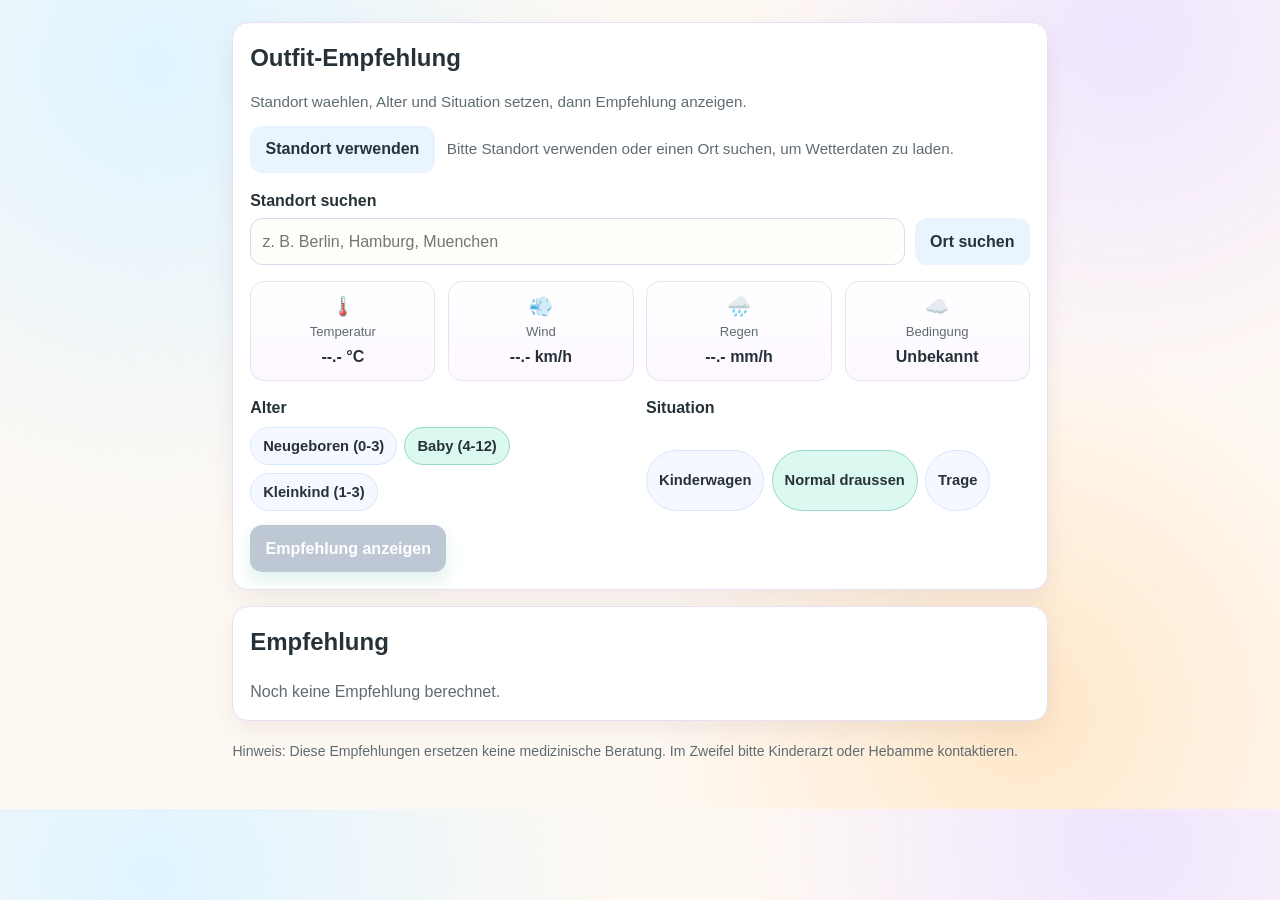
==== index.html @ 5e03c4aa "Überschrift" ====
<!doctype html>
<html lang="de">
  <head>
    <meta charset="UTF-8" />
    <meta name="viewport" content="width=device-width, initial-scale=1.0" />
    <title>BabyTools - BabyWetter</title>
    <meta
      name="description"
      content="BabyWetter hilft mit einer einfachen Outfit-Empfehlung für Babys basierend auf Wetter und Alter."
    />
    <link rel="stylesheet" href="style.css" />
  </head>
  <body>
    <main class="page">
      <section class="card" aria-labelledby="input-heading">
        <h2 id="input-heading">Outfit-Empfehlung</h2>
        <p class="section-intro">Standort waehlen, Alter und Situation setzen, dann Empfehlung anzeigen.</p>

        <div class="row">
          <button id="geoBtn" type="button">Standort verwenden</button>
          <p id="status" class="status" role="status" aria-live="polite"></p>
        </div>

        <div class="search-wrap">
          <label class="search-label" for="locationQuery">Standort suchen</label>
          <div class="search-controls">
            <input
              id="locationQuery"
              type="text"
              placeholder="z. B. Berlin, Hamburg, Muenchen"
              autocomplete="off"
            />
            <button id="searchBtn" type="button">Ort suchen</button>
          </div>
          <div id="resultsLabel" class="hidden">
            <p class="results-title">Treffer</p>
            <div id="locationResults" class="result-buttons" role="listbox"></div>
          </div>
        </div>

        <form id="weatherForm" novalidate>
          <div class="weather-view" aria-live="polite">
            <div class="weather-card">
              <p class="weather-symbol" aria-hidden="true">🌡️</p>
              <p class="weather-label">Temperatur</p>
              <p id="tempValue" class="weather-value">--.- °C</p>
            </div>
            <div class="weather-card">
              <p class="weather-symbol" aria-hidden="true">💨</p>
              <p class="weather-label">Wind</p>
              <p id="windValue" class="weather-value">--.- km/h</p>
            </div>
            <div class="weather-card">
              <p class="weather-symbol" aria-hidden="true">🌧️</p>
              <p class="weather-label">Regen</p>
              <p id="rainValue" class="weather-value">--.- mm/h</p>
            </div>
            <div class="weather-card">
              <p id="conditionSymbol" class="weather-symbol" aria-hidden="true">☁️</p>
              <p class="weather-label">Bedingung</p>
              <p id="conditionValue" class="weather-value">Unbekannt</p>
            </div>
          </div>

          <div class="grid">

            <div class="choice-block">
              <p class="choice-title">Alter</p>
              <div class="choice-group" role="radiogroup" aria-label="Alter">
                <button type="button" class="choice-btn" data-target="age" data-value="newborn" aria-pressed="false">Neugeboren (0-3)</button>
                <button type="button" class="choice-btn is-active" data-target="age" data-value="baby" aria-pressed="true">Baby (4-12)</button>
                <button type="button" class="choice-btn" data-target="age" data-value="toddler" aria-pressed="false">Kleinkind (1-3)</button>
              </div>
              <input id="age" type="hidden" value="baby" />
            </div>

            <div class="choice-block">
              <p class="choice-title">Situation</p>
              <div class="choice-group" role="radiogroup" aria-label="Situation">
                <button type="button" class="choice-btn" data-target="situation" data-value="stroller" aria-pressed="false">Kinderwagen</button>
                <button type="button" class="choice-btn is-active" data-target="situation" data-value="active" aria-pressed="true">Normal draussen</button>
                <button type="button" class="choice-btn" data-target="situation" data-value="carrier" aria-pressed="false">Trage</button>
              </div>
              <input id="situation" type="hidden" value="active" />
            </div>
          </div>

          <button id="recommendBtn" class="primary" type="submit" disabled>
            Empfehlung anzeigen
          </button>
        </form>
      </section>

      <section class="card" aria-labelledby="result-heading">
        <h2 id="result-heading">Empfehlung</h2>

        <div id="emptyState" class="empty">Noch keine Empfehlung berechnet.</div>

        <div id="result" class="hidden">
          <div class="metric-cards">
            <article class="metric-card">
              <p class="metric-icon" aria-hidden="true">🌡️</p>
              <p class="metric-label">Temperatur</p>
              <p class="metric-value"><span id="outTemp"></span> °C</p>
            </article>
            <article class="metric-card">
              <p class="metric-icon" aria-hidden="true">🍃</p>
              <p class="metric-label">Gefuehlt</p>
              <p class="metric-value"><span id="outFeels"></span> °C</p>
            </article>
            <article class="metric-card">
              <p id="riskIcon" class="metric-icon" aria-hidden="true">✅</p>
              <p class="metric-label">Risiko</p>
              <p class="metric-value"><span id="riskBadge" class="badge"></span></p>
            </article>
          </div>

          <p id="topRecommendation" class="top-reco"></p>

          <h3>Draußen (unterwegs)</h3>
          <ol id="outfitList" class="layer-list"></ol>

          <h3>Hinweise</h3>
          <div id="tipsList" class="tips-chips"></div>
        </div>
      </section>

      <footer class="disclaimer">
        Hinweis: Diese Empfehlungen ersetzen keine medizinische Beratung. Im Zweifel
        bitte Kinderarzt oder Hebamme kontaktieren.
      </footer>
    </main>

    <script src="app.js"></script>
  </body>
</html>
---- style.css ----
:root {
  color-scheme: light;
  --bg: #fff9f3;
  --surface: #ffffff;
  --text: #263238;
  --muted: #5f6b73;
  --primary: #39bfa7;
  --primary-hover: #2ea892;
  --border: #e9dff4;
  --danger: #4a90e2;
  --warn: #ff7a59;
  --ok: #4caf50;
  --radius: 16px;
  --blue-soft: #dff4ff;
  --mint-soft: #dbf8f1;
  --apricot-soft: #ffe7c8;
  --lavender-soft: #efe5ff;
}

* {
  box-sizing: border-box;
}

body {
  margin: 0;
  font-family: "Trebuchet MS", "Segoe UI", Tahoma, Geneva, Verdana, sans-serif;
  background:
    radial-gradient(circle at 12% 8%, var(--blue-soft) 0, transparent 35%),
    radial-gradient(circle at 88% 4%, var(--lavender-soft) 0, transparent 28%),
    radial-gradient(circle at 80% 88%, var(--apricot-soft) 0, transparent 30%),
    var(--bg);
  color: var(--text);
  line-height: 1.5;
}

.page {
  width: min(860px, 100%);
  margin: 0 auto;
  padding: 0.5rem 0.8rem 1rem;
}

h1 {
  font-size: clamp(1.4rem, 4vw, 2rem);
  margin: 0.35rem 0;
}

.card {
  background: var(--surface);
  border: 1px solid var(--border);
  border-radius: var(--radius);
  padding: 1.05rem;
  margin: 0 0 1rem;
  box-shadow: 0 10px 24px rgba(68, 53, 95, 0.08);
}

h2,
h3 {
  margin-top: 0;
}

.section-intro {
  margin: -0.35rem 0 0.8rem;
  color: var(--muted);
  font-size: 0.95rem;
}

.row {
  display: flex;
  flex-wrap: wrap;
  align-items: center;
  gap: 0.75rem;
  margin-bottom: 1rem;
}

.status {
  margin: 0;
  color: var(--muted);
  font-size: 0.95rem;
}

.search-wrap {
  margin: 0 0 1rem;
}

.search-label {
  display: block;
  margin: 0 0 0.35rem;
  font-weight: 600;
}

.search-controls {
  display: grid;
  grid-template-columns: 1fr auto;
  gap: 0.6rem;
}

.search-controls button {
  white-space: nowrap;
}

#resultsLabel {
  margin-top: 0.65rem;
}

.results-title {
  margin: 0 0 0.35rem;
  font-weight: 600;
}

.result-buttons {
  display: flex;
  flex-wrap: wrap;
  gap: 0.45rem;
}

.result-btn {
  border: 1px solid #d7e6ff;
  background: #f3f8ff;
  border-radius: 999px;
  padding: 0.35rem 0.7rem;
  font-size: 0.9rem;
}

.result-btn.is-active {
  background: #d8f5ee;
  border-color: #9fddcf;
}

.weather-view {
  display: grid;
  grid-template-columns: repeat(2, minmax(0, 1fr));
  gap: 0.65rem;
  margin-bottom: 0.9rem;
}

.weather-card {
  border: 1px solid #e8e2f4;
  border-radius: 14px;
  background: linear-gradient(180deg, #ffffff, #fdf8ff);
  padding: 0.7rem 0.6rem;
  text-align: center;
}

.weather-symbol,
.weather-label,
.weather-value {
  margin: 0;
}

.weather-symbol {
  font-size: 1.2rem;
}

.weather-label {
  color: var(--muted);
  font-size: 0.82rem;
}

.weather-value {
  margin-top: 0.2rem;
  font-weight: 700;
}

.grid {
  display: grid;
  grid-template-columns: 1fr;
  gap: 0.75rem;
}

.choice-block {
  display: grid;
  gap: 0.45rem;
}

.choice-title {
  margin: 0;
  font-weight: 600;
}

.choice-group {
  display: flex;
  flex-wrap: wrap;
  gap: 0.45rem;
}

.choice-btn {
  border: 1px solid #d7e6ff;
  background: #f5f9ff;
  border-radius: 999px;
  padding: 0.45rem 0.75rem;
  font-size: 0.92rem;
}

.choice-btn.is-active {
  background: var(--mint-soft);
  border-color: #96d9ca;
}

input,
select,
button {
  font: inherit;
}

input,
select {
  width: 100%;
  padding: 0.65rem 0.7rem;
  border: 1px solid #dfd7eb;
  border-radius: 12px;
  background: #fffdfa;
  color: var(--text);
}

input:focus,
select:focus,
button:focus {
  outline: 2px solid #9de7db;
  outline-offset: 2px;
}

button {
  border: 1px solid transparent;
  border-radius: 12px;
  padding: 0.65rem 0.9rem;
  cursor: pointer;
  background: #eaf4ff;
  color: var(--text);
  font-weight: 600;
}

button:hover {
  background: #d8ebff;
}

button.primary {
  background: var(--primary);
  color: #fff;
  margin-top: 0.9rem;
  box-shadow: 0 8px 16px rgba(57, 191, 167, 0.28);
}

button.primary:hover {
  background: var(--primary-hover);
}

button:disabled {
  cursor: not-allowed;
  opacity: 0.6;
}

button.primary:disabled,
button.primary:disabled:hover {
  background: #94a3b8;
}

.metric-cards {
  display: grid;
  grid-template-columns: repeat(2, minmax(0, 1fr));
  gap: 0.65rem;
  margin-bottom: 0.8rem;
}

.metric-card {
  border: 1px solid #e7deef;
  border-radius: 14px;
  padding: 0.65rem 0.55rem;
  background: linear-gradient(180deg, #ffffff, #fdf9ff);
  text-align: center;
}

.metric-icon,
.metric-label,
.metric-value {
  margin: 0;
}

.metric-icon {
  font-size: 1.05rem;
}

.metric-label {
  color: var(--muted);
  font-size: 0.82rem;
}

.metric-value {
  margin-top: 0.15rem;
  font-weight: 700;
}

.top-reco {
  margin: 0.2rem 0 1rem;
  border: 1px solid #bce8da;
  background: #ecfbf5;
  color: #206e61;
  border-radius: 12px;
  padding: 0.55rem 0.7rem;
  font-weight: 600;
}

.badge {
  display: inline-block;
  padding: 0.2rem 0.55rem;
  border-radius: 999px;
  border: 1px solid currentColor;
  font-weight: 700;
  font-size: 0.85rem;
}

.badge.cold {
  color: var(--danger);
  background: #e7f2ff;
}

.badge.normal {
  color: var(--ok);
  background: #eaf8ea;
}

.badge.hot {
  color: var(--warn);
  background: #ffe9e2;
}

ul {
  margin: 0.4rem 0 1rem 1.1rem;
  padding: 0;
}

.layer-list {
  margin: 0.5rem 0 1rem;
  padding: 0;
  list-style: none;
  display: grid;
  gap: 0.45rem;
}

.layer-item {
  display: grid;
  grid-template-columns: auto 1fr;
  gap: 0.55rem;
  align-items: start;
  border: 1px solid #e8e1f0;
  border-radius: 12px;
  background: #fffdfb;
  padding: 0.48rem 0.6rem;
}

.layer-step {
  width: 1.4rem;
  height: 1.4rem;
  border-radius: 999px;
  background: #d8f5ee;
  color: #1f7b69;
  display: inline-flex;
  align-items: center;
  justify-content: center;
  font-size: 0.78rem;
  font-weight: 700;
  margin-top: 0.08rem;
}

.layer-text {
  margin: 0;
}

.tips-chips {
  display: flex;
  flex-wrap: wrap;
  gap: 0.45rem;
  margin-top: 0.35rem;
}

.tip-chip {
  border: 1px solid #d8e7ff;
  background: #f2f8ff;
  border-radius: 999px;
  padding: 0.34rem 0.62rem;
  font-size: 0.88rem;
}

.empty {
  color: var(--muted);
}

.hidden {
  display: none;
}

.disclaimer {
  font-size: 0.88rem;
  color: var(--muted);
  padding: 0.25rem 0 1.5rem;
}

@media (min-width: 720px) {
  .page {
    padding: 1.4rem;
  }

  .metric-cards {
    grid-template-columns: repeat(3, minmax(0, 1fr));
  }

  .weather-view {
    grid-template-columns: repeat(4, minmax(0, 1fr));
    gap: 0.8rem;
  }

  .grid {
    grid-template-columns: repeat(2, minmax(0, 1fr));
  }
}
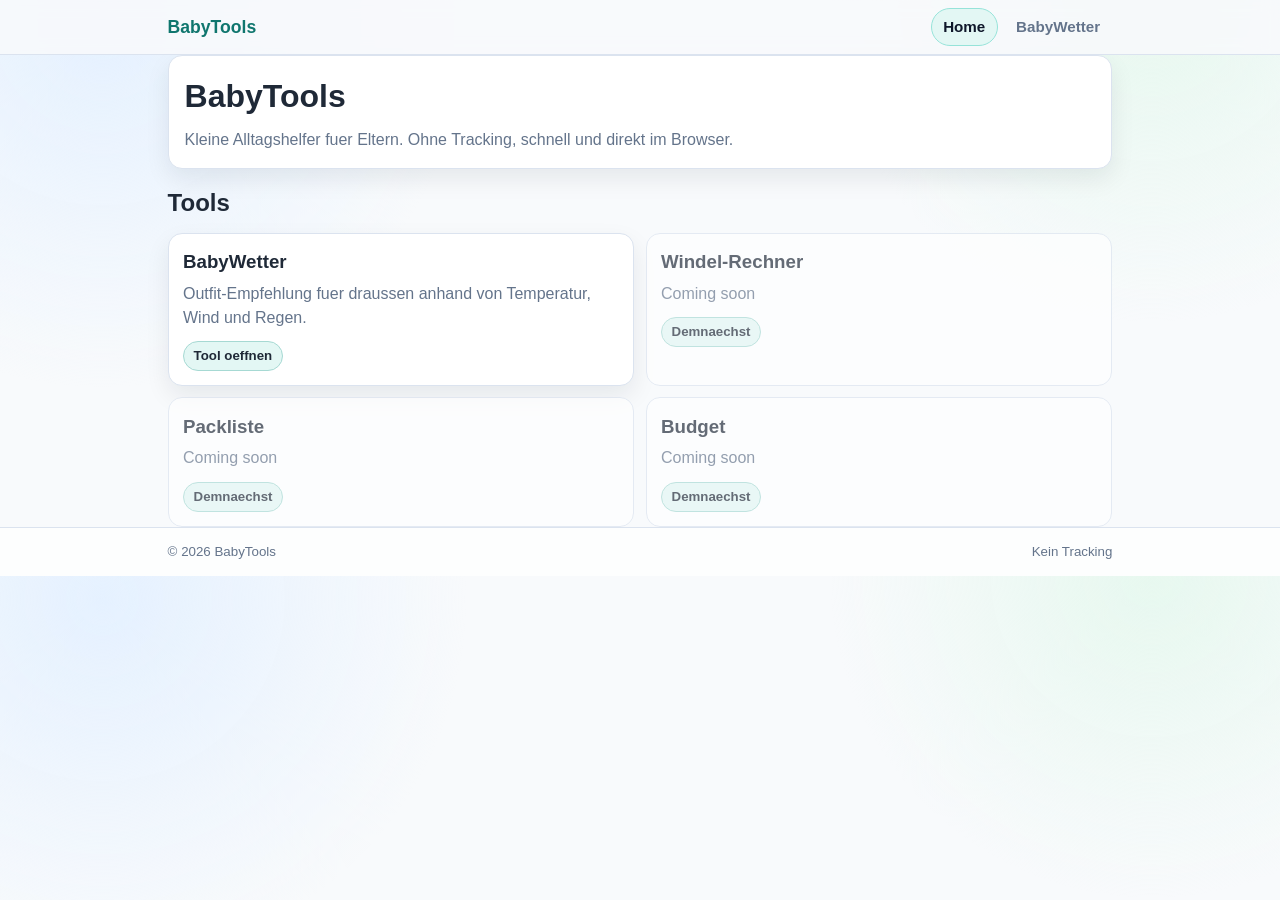
==== commit 50a73721: "Altes Design in Multipage" ====
--- a/index.html
+++ b/index.html
@@ -3,134 +3,69 @@
   <head>
     <meta charset="UTF-8" />
     <meta name="viewport" content="width=device-width, initial-scale=1.0" />
-    <title>BabyTools - BabyWetter</title>
+    <title>BabyTools</title>
     <meta
       name="description"
-      content="BabyWetter hilft mit einer einfachen Outfit-Empfehlung für Babys basierend auf Wetter und Alter."
+      content="BabyTools bietet einfache Helfer fuer Familien. Starte mit BabyWetter fuer eine schnelle Outfit-Empfehlung."
     />
-    <link rel="stylesheet" href="style.css" />
+    <link rel="stylesheet" href="./assets/css/main.css" />
   </head>
   <body>
-    <main class="page">
-      <section class="card" aria-labelledby="input-heading">
-        <h2 id="input-heading">Outfit-Empfehlung</h2>
-        <p class="section-intro">Standort waehlen, Alter und Situation setzen, dann Empfehlung anzeigen.</p>
+    <header class="site-header">
+      <div class="container nav-wrap">
+        <a class="brand" href="./index.html">BabyTools</a>
+        <nav class="site-nav" aria-label="Hauptnavigation">
+          <a data-nav="home" href="./index.html">Home</a>
+          <a data-nav="babywetter" href="./tools/babywetter/">BabyWetter</a>
+        </nav>
+      </div>
+    </header>
 
-        <div class="row">
-          <button id="geoBtn" type="button">Standort verwenden</button>
-          <p id="status" class="status" role="status" aria-live="polite"></p>
-        </div>
-
-        <div class="search-wrap">
-          <label class="search-label" for="locationQuery">Standort suchen</label>
-          <div class="search-controls">
-            <input
-              id="locationQuery"
-              type="text"
-              placeholder="z. B. Berlin, Hamburg, Muenchen"
-              autocomplete="off"
-            />
-            <button id="searchBtn" type="button">Ort suchen</button>
-          </div>
-          <div id="resultsLabel" class="hidden">
-            <p class="results-title">Treffer</p>
-            <div id="locationResults" class="result-buttons" role="listbox"></div>
-          </div>
-        </div>
-
-        <form id="weatherForm" novalidate>
-          <div class="weather-view" aria-live="polite">
-            <div class="weather-card">
-              <p class="weather-symbol" aria-hidden="true">🌡️</p>
-              <p class="weather-label">Temperatur</p>
-              <p id="tempValue" class="weather-value">--.- °C</p>
-            </div>
-            <div class="weather-card">
-              <p class="weather-symbol" aria-hidden="true">💨</p>
-              <p class="weather-label">Wind</p>
-              <p id="windValue" class="weather-value">--.- km/h</p>
-            </div>
-            <div class="weather-card">
-              <p class="weather-symbol" aria-hidden="true">🌧️</p>
-              <p class="weather-label">Regen</p>
-              <p id="rainValue" class="weather-value">--.- mm/h</p>
-            </div>
-            <div class="weather-card">
-              <p id="conditionSymbol" class="weather-symbol" aria-hidden="true">☁️</p>
-              <p class="weather-label">Bedingung</p>
-              <p id="conditionValue" class="weather-value">Unbekannt</p>
-            </div>
-          </div>
-
-          <div class="grid">
-
-            <div class="choice-block">
-              <p class="choice-title">Alter</p>
-              <div class="choice-group" role="radiogroup" aria-label="Alter">
-                <button type="button" class="choice-btn" data-target="age" data-value="newborn" aria-pressed="false">Neugeboren (0-3)</button>
-                <button type="button" class="choice-btn is-active" data-target="age" data-value="baby" aria-pressed="true">Baby (4-12)</button>
-                <button type="button" class="choice-btn" data-target="age" data-value="toddler" aria-pressed="false">Kleinkind (1-3)</button>
-              </div>
-              <input id="age" type="hidden" value="baby" />
-            </div>
-
-            <div class="choice-block">
-              <p class="choice-title">Situation</p>
-              <div class="choice-group" role="radiogroup" aria-label="Situation">
-                <button type="button" class="choice-btn" data-target="situation" data-value="stroller" aria-pressed="false">Kinderwagen</button>
-                <button type="button" class="choice-btn is-active" data-target="situation" data-value="active" aria-pressed="true">Normal draussen</button>
-                <button type="button" class="choice-btn" data-target="situation" data-value="carrier" aria-pressed="false">Trage</button>
-              </div>
-              <input id="situation" type="hidden" value="active" />
-            </div>
-          </div>
-
-          <button id="recommendBtn" class="primary" type="submit" disabled>
-            Empfehlung anzeigen
-          </button>
-        </form>
+    <main class="container stack-lg">
+      <section class="hero card">
+        <h1>BabyTools</h1>
+        <p>
+          Kleine Alltagshelfer fuer Eltern. Ohne Tracking, schnell und direkt im Browser.
+        </p>
       </section>
 
-      <section class="card" aria-labelledby="result-heading">
-        <h2 id="result-heading">Empfehlung</h2>
+      <section aria-labelledby="tools-heading" class="stack-md">
+        <h2 id="tools-heading">Tools</h2>
+        <div class="tool-grid">
+          <a class="tool-card" href="./tools/babywetter/">
+            <h3>BabyWetter</h3>
+            <p>Outfit-Empfehlung fuer draussen anhand von Temperatur, Wind und Regen.</p>
+            <span class="tool-cta">Tool oeffnen</span>
+          </a>
 
-        <div id="emptyState" class="empty">Noch keine Empfehlung berechnet.</div>
+          <article class="tool-card is-disabled" aria-disabled="true">
+            <h3>Windel-Rechner</h3>
+            <p>Coming soon</p>
+            <span class="tool-cta">Demnaechst</span>
+          </article>
 
-        <div id="result" class="hidden">
-          <div class="metric-cards">
-            <article class="metric-card">
-              <p class="metric-icon" aria-hidden="true">🌡️</p>
-              <p class="metric-label">Temperatur</p>
-              <p class="metric-value"><span id="outTemp"></span> °C</p>
-            </article>
-            <article class="metric-card">
-              <p class="metric-icon" aria-hidden="true">🍃</p>
-              <p class="metric-label">Gefuehlt</p>
-              <p class="metric-value"><span id="outFeels"></span> °C</p>
-            </article>
-            <article class="metric-card">
-              <p id="riskIcon" class="metric-icon" aria-hidden="true">✅</p>
-              <p class="metric-label">Risiko</p>
-              <p class="metric-value"><span id="riskBadge" class="badge"></span></p>
-            </article>
-          </div>
+          <article class="tool-card is-disabled" aria-disabled="true">
+            <h3>Packliste</h3>
+            <p>Coming soon</p>
+            <span class="tool-cta">Demnaechst</span>
+          </article>
 
-          <p id="topRecommendation" class="top-reco"></p>
-
-          <h3>Draußen (unterwegs)</h3>
-          <ol id="outfitList" class="layer-list"></ol>
-
-          <h3>Hinweise</h3>
-          <div id="tipsList" class="tips-chips"></div>
+          <article class="tool-card is-disabled" aria-disabled="true">
+            <h3>Budget</h3>
+            <p>Coming soon</p>
+            <span class="tool-cta">Demnaechst</span>
+          </article>
         </div>
       </section>
-
-      <footer class="disclaimer">
-        Hinweis: Diese Empfehlungen ersetzen keine medizinische Beratung. Im Zweifel
-        bitte Kinderarzt oder Hebamme kontaktieren.
-      </footer>
     </main>
 
-    <script src="app.js"></script>
+    <footer class="site-footer">
+      <div class="container footer-line">
+        <small>&copy; <span class="js-year"></span> BabyTools</small>
+        <small>Kein Tracking</small>
+      </div>
+    </footer>
+
+    <script src="./assets/js/main.js"></script>
   </body>
 </html>
--- a/assets/css/main.css
+++ b/assets/css/main.css
@@ -0,0 +1,353 @@
+:root {
+  --bg: #f8fafc;
+  --surface: #ffffff;
+  --text: #1f2937;
+  --muted: #64748b;
+  --border: #dbe3ef;
+  --brand: #0f766e;
+  --brand-soft: #e3f7f4;
+  --danger: #b91c1c;
+  --ok: #15803d;
+  --warn: #c2410c;
+  --radius: 14px;
+  --shadow: 0 10px 24px rgba(15, 23, 42, 0.08);
+}
+
+* {
+  box-sizing: border-box;
+}
+
+body {
+  margin: 0;
+  font-family: "Trebuchet MS", "Segoe UI", Tahoma, sans-serif;
+  background:
+    radial-gradient(circle at 8% 4%, #e5f1ff 0, transparent 28%),
+    radial-gradient(circle at 90% 0%, #e7f8ef 0, transparent 25%),
+    var(--bg);
+  color: var(--text);
+  line-height: 1.5;
+}
+
+a {
+  color: inherit;
+  text-decoration: none;
+}
+
+.container {
+  width: min(980px, 100%);
+  margin: 0 auto;
+  padding: 0 0.85rem;
+}
+
+.stack-lg > * + * {
+  margin-top: 1rem;
+}
+
+.stack-md > * + * {
+  margin-top: 0.75rem;
+}
+
+.site-header {
+  position: sticky;
+  top: 0;
+  z-index: 5;
+  backdrop-filter: blur(8px);
+  background: rgba(248, 250, 252, 0.85);
+  border-bottom: 1px solid var(--border);
+}
+
+.nav-wrap {
+  display: flex;
+  align-items: center;
+  justify-content: space-between;
+  gap: 0.6rem;
+  min-height: 3.4rem;
+}
+
+.brand {
+  font-size: 1.1rem;
+  font-weight: 700;
+  color: var(--brand);
+}
+
+.site-nav {
+  display: flex;
+  align-items: center;
+  gap: 0.4rem;
+}
+
+.site-nav a {
+  padding: 0.42rem 0.7rem;
+  border-radius: 999px;
+  border: 1px solid transparent;
+  color: var(--muted);
+  font-weight: 600;
+  font-size: 0.95rem;
+}
+
+.site-nav a.is-active {
+  color: #0f172a;
+  background: var(--brand-soft);
+  border-color: #96e3d9;
+}
+
+main {
+  padding: 0.85rem 0 1.25rem;
+}
+
+.card {
+  background: var(--surface);
+  border: 1px solid var(--border);
+  border-radius: var(--radius);
+  box-shadow: var(--shadow);
+  padding: 1rem;
+}
+
+.hero h1 {
+  margin: 0;
+  font-size: clamp(1.3rem, 4vw, 2rem);
+}
+
+.hero p {
+  margin: 0.45rem 0 0;
+  color: var(--muted);
+}
+
+h2,
+h3 {
+  margin: 0;
+}
+
+.tool-grid {
+  display: grid;
+  grid-template-columns: 1fr;
+  gap: 0.7rem;
+}
+
+.tool-card {
+  display: block;
+  background: var(--surface);
+  border: 1px solid var(--border);
+  border-radius: var(--radius);
+  box-shadow: var(--shadow);
+  padding: 0.9rem;
+}
+
+.tool-card h3 {
+  margin: 0;
+}
+
+.tool-card p {
+  margin: 0.35rem 0 0.7rem;
+  color: var(--muted);
+}
+
+.tool-cta {
+  display: inline-block;
+  padding: 0.25rem 0.6rem;
+  border-radius: 999px;
+  border: 1px solid #a6d9d3;
+  background: var(--brand-soft);
+  font-size: 0.83rem;
+  font-weight: 700;
+}
+
+.tool-card.is-disabled {
+  opacity: 0.68;
+  box-shadow: none;
+}
+
+.site-footer {
+  border-top: 1px solid var(--border);
+  background: rgba(255, 255, 255, 0.75);
+}
+
+.footer-line {
+  min-height: 3rem;
+  display: flex;
+  align-items: center;
+  justify-content: space-between;
+  gap: 0.5rem;
+  color: var(--muted);
+}
+
+.form-grid {
+  display: grid;
+  gap: 0.7rem;
+  grid-template-columns: 1fr;
+}
+
+.field {
+  display: grid;
+  gap: 0.35rem;
+}
+
+label {
+  font-weight: 600;
+  font-size: 0.95rem;
+}
+
+input,
+select,
+button {
+  font: inherit;
+}
+
+input,
+select {
+  width: 100%;
+  border: 1px solid #cdd8e6;
+  border-radius: 12px;
+  background: #fff;
+  padding: 0.62rem 0.72rem;
+  color: inherit;
+}
+
+button {
+  border: 1px solid transparent;
+  border-radius: 12px;
+  padding: 0.62rem 0.82rem;
+  font-weight: 700;
+  cursor: pointer;
+  background: #e7eef9;
+  color: #0f172a;
+}
+
+button:hover {
+  background: #d6e5f7;
+}
+
+button:focus,
+input:focus,
+select:focus,
+a:focus {
+  outline: 2px solid #7dd3fc;
+  outline-offset: 2px;
+}
+
+.btn-primary {
+  background: #0f766e;
+  color: #fff;
+}
+
+.btn-primary:hover {
+  background: #0b5f5a;
+}
+
+.btn-row {
+  display: flex;
+  flex-wrap: wrap;
+  gap: 0.45rem;
+}
+
+.status {
+  margin: 0.55rem 0 0;
+  color: var(--muted);
+  font-size: 0.95rem;
+}
+
+.status.is-error {
+  color: var(--danger);
+}
+
+.metrics {
+  display: grid;
+  grid-template-columns: repeat(2, minmax(0, 1fr));
+  gap: 0.6rem;
+}
+
+.metric {
+  border: 1px solid var(--border);
+  border-radius: 12px;
+  background: #fbfdff;
+  padding: 0.55rem;
+}
+
+.metric .label {
+  font-size: 0.85rem;
+  color: var(--muted);
+}
+
+.metric .value {
+  margin: 0.12rem 0 0;
+  font-weight: 700;
+}
+
+.badge {
+  display: inline-block;
+  border: 1px solid currentColor;
+  border-radius: 999px;
+  font-size: 0.82rem;
+  padding: 0.18rem 0.5rem;
+  font-weight: 700;
+}
+
+.badge.cold {
+  color: var(--danger);
+  background: #fdecec;
+}
+
+.badge.normal {
+  color: var(--ok);
+  background: #e8f9ee;
+}
+
+.badge.hot {
+  color: var(--warn);
+  background: #fff2e8;
+}
+
+.result-list {
+  list-style: none;
+  margin: 0.5rem 0 0;
+  padding: 0;
+  display: grid;
+  gap: 0.42rem;
+}
+
+.result-list li {
+  border: 1px solid var(--border);
+  border-radius: 12px;
+  background: #fff;
+  padding: 0.45rem 0.6rem;
+}
+
+.chips {
+  display: flex;
+  flex-wrap: wrap;
+  gap: 0.42rem;
+  margin-top: 0.45rem;
+}
+
+.chip {
+  display: inline-block;
+  border: 1px solid #cfe0f5;
+  border-radius: 999px;
+  background: #eef5ff;
+  padding: 0.25rem 0.55rem;
+  font-size: 0.85rem;
+}
+
+.disclaimer {
+  color: var(--muted);
+  font-size: 0.88rem;
+  margin: 0.7rem 0 0;
+}
+
+@media (min-width: 760px) {
+  .container {
+    padding: 0 1.1rem;
+  }
+
+  .tool-grid {
+    grid-template-columns: repeat(2, minmax(0, 1fr));
+  }
+
+  .form-grid {
+    grid-template-columns: repeat(2, minmax(0, 1fr));
+  }
+
+  .metrics {
+    grid-template-columns: repeat(3, minmax(0, 1fr));
+  }
+}
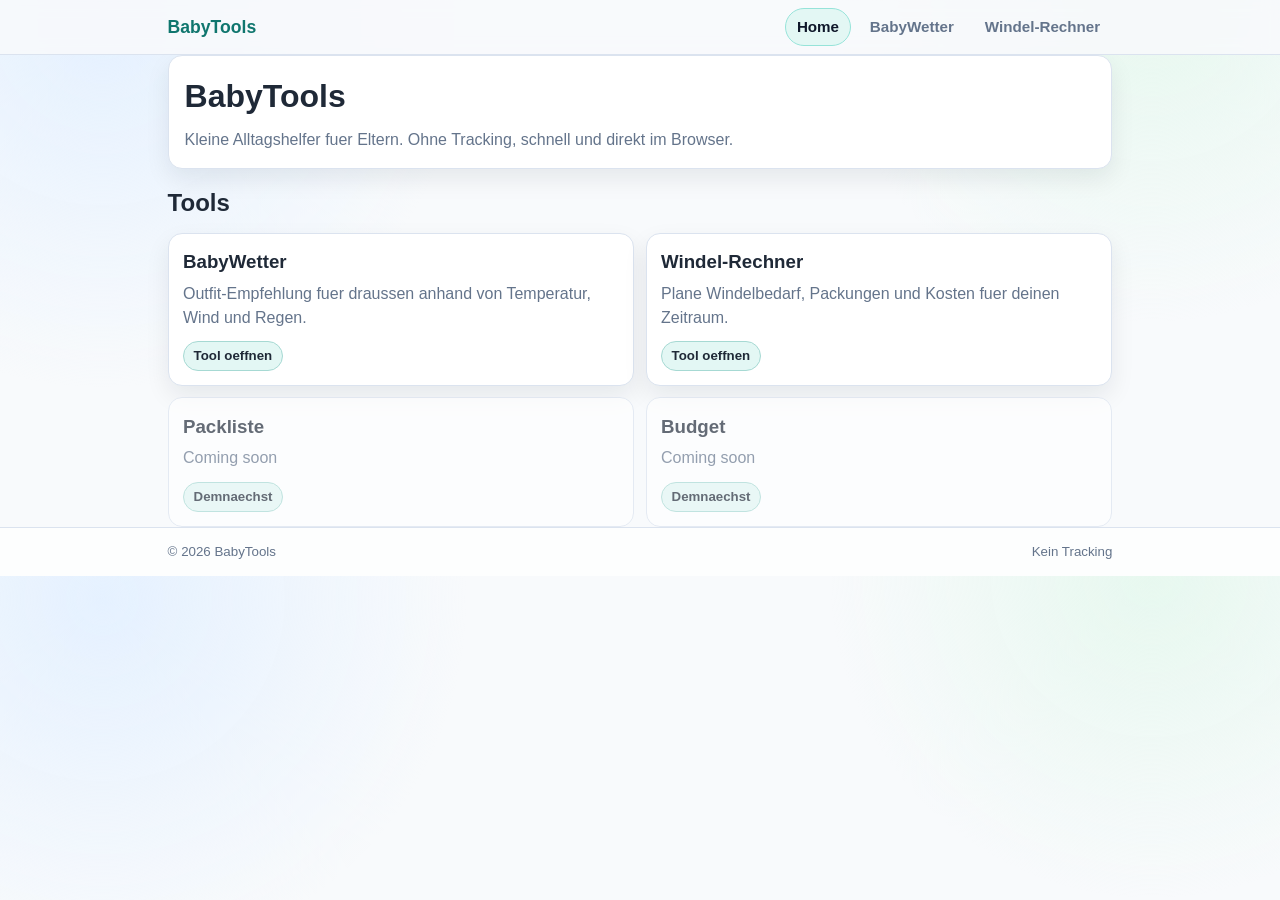
==== commit 38a6e43e: "Windelrechner hinzugefügt" ====
--- a/index.html
+++ b/index.html
@@ -17,6 +17,7 @@
         <nav class="site-nav" aria-label="Hauptnavigation">
           <a data-nav="home" href="./index.html">Home</a>
           <a data-nav="babywetter" href="./tools/babywetter/">BabyWetter</a>
+          <a data-nav="windelrechner" href="./tools/windelrechner/">Windel-Rechner</a>
         </nav>
       </div>
     </header>
@@ -38,11 +39,11 @@
             <span class="tool-cta">Tool oeffnen</span>
           </a>
 
-          <article class="tool-card is-disabled" aria-disabled="true">
+          <a class="tool-card" href="./tools/windelrechner/">
             <h3>Windel-Rechner</h3>
-            <p>Coming soon</p>
-            <span class="tool-cta">Demnaechst</span>
-          </article>
+            <p>Plane Windelbedarf, Packungen und Kosten fuer deinen Zeitraum.</p>
+            <span class="tool-cta">Tool oeffnen</span>
+          </a>
 
           <article class="tool-card is-disabled" aria-disabled="true">
             <h3>Packliste</h3>
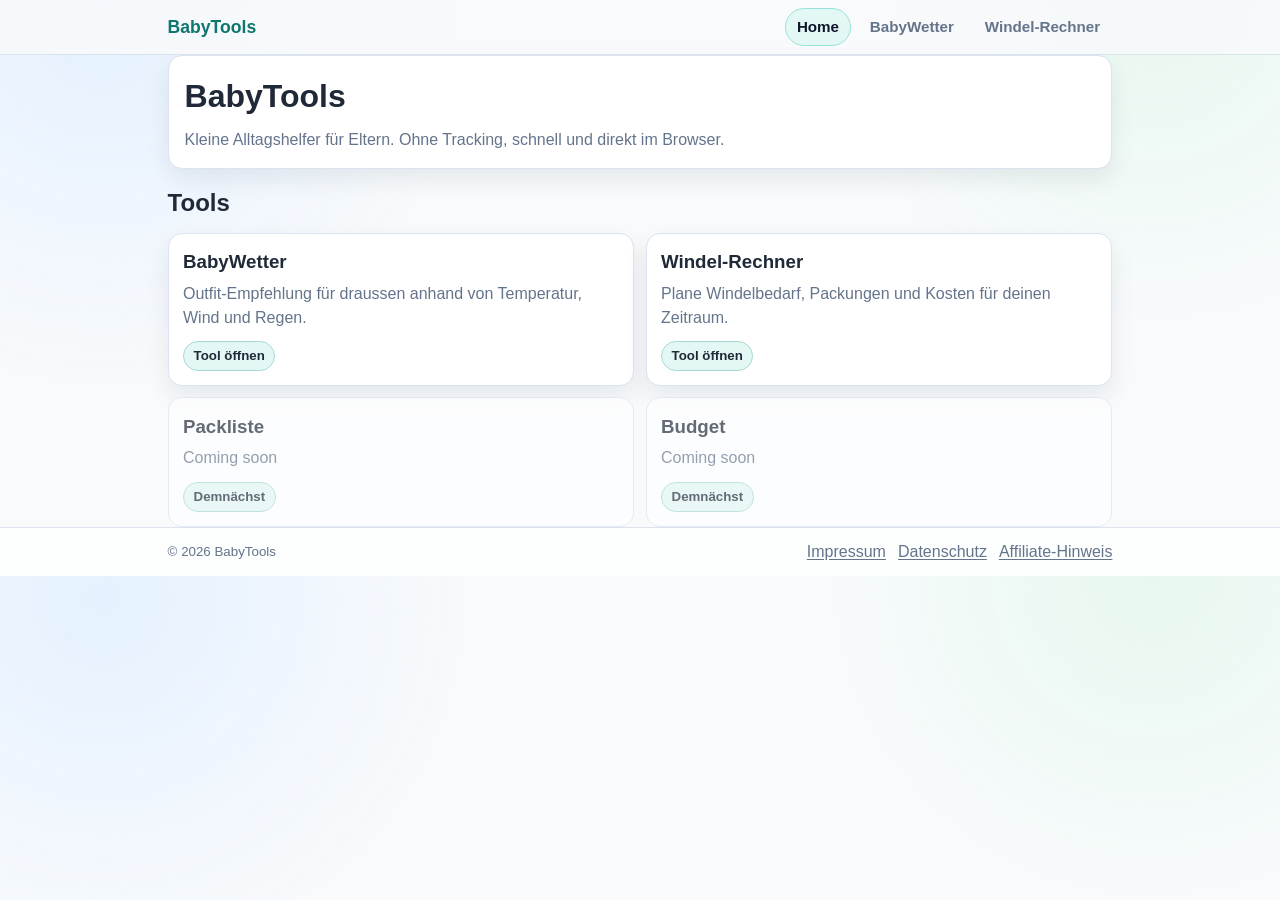
==== commit 25b644c0: "Rechtliches" ====
--- a/index.html
+++ b/index.html
@@ -6,7 +6,7 @@
     <title>BabyTools</title>
     <meta
       name="description"
-      content="BabyTools bietet einfache Helfer fuer Familien. Starte mit BabyWetter fuer eine schnelle Outfit-Empfehlung."
+      content="BabyTools bietet einfache Helfer für Familien. Starte mit BabyWetter für eine schnelle Outfit-Empfehlung."
     />
     <link rel="stylesheet" href="./assets/css/main.css" />
   </head>
@@ -26,7 +26,7 @@
       <section class="hero card">
         <h1>BabyTools</h1>
         <p>
-          Kleine Alltagshelfer fuer Eltern. Ohne Tracking, schnell und direkt im Browser.
+          Kleine Alltagshelfer für Eltern. Ohne Tracking, schnell und direkt im Browser.
         </p>
       </section>
 
@@ -35,26 +35,26 @@
         <div class="tool-grid">
           <a class="tool-card" href="./tools/babywetter/">
             <h3>BabyWetter</h3>
-            <p>Outfit-Empfehlung fuer draussen anhand von Temperatur, Wind und Regen.</p>
-            <span class="tool-cta">Tool oeffnen</span>
+            <p>Outfit-Empfehlung für draussen anhand von Temperatur, Wind und Regen.</p>
+            <span class="tool-cta">Tool öffnen</span>
           </a>
 
           <a class="tool-card" href="./tools/windelrechner/">
             <h3>Windel-Rechner</h3>
-            <p>Plane Windelbedarf, Packungen und Kosten fuer deinen Zeitraum.</p>
-            <span class="tool-cta">Tool oeffnen</span>
+            <p>Plane Windelbedarf, Packungen und Kosten für deinen Zeitraum.</p>
+            <span class="tool-cta">Tool öffnen</span>
           </a>
 
           <article class="tool-card is-disabled" aria-disabled="true">
             <h3>Packliste</h3>
             <p>Coming soon</p>
-            <span class="tool-cta">Demnaechst</span>
+            <span class="tool-cta">Demnächst</span>
           </article>
 
           <article class="tool-card is-disabled" aria-disabled="true">
             <h3>Budget</h3>
             <p>Coming soon</p>
-            <span class="tool-cta">Demnaechst</span>
+            <span class="tool-cta">Demnächst</span>
           </article>
         </div>
       </section>
@@ -63,7 +63,11 @@
     <footer class="site-footer">
       <div class="container footer-line">
         <small>&copy; <span class="js-year"></span> BabyTools</small>
-        <small>Kein Tracking</small>
+        <div class="footer-links" aria-label="Rechtliches">
+          <a href="./impressum/">Impressum</a>
+          <a href="./datenschutz/">Datenschutz</a>
+          <a href="./datenschutz/#affiliate-werbung">Affiliate-Hinweis</a>
+        </div>
       </div>
     </footer>
 
--- a/assets/css/main.css
+++ b/assets/css/main.css
@@ -167,8 +167,26 @@
   display: flex;
   align-items: center;
   justify-content: space-between;
+  flex-wrap: wrap;
   gap: 0.5rem;
   color: var(--muted);
+}
+
+.footer-links {
+  display: flex;
+  align-items: center;
+  gap: 0.75rem;
+  flex-wrap: wrap;
+}
+
+.footer-links a {
+  color: var(--muted);
+  text-decoration: underline;
+  text-underline-offset: 2px;
+}
+
+.footer-links a:hover {
+  color: var(--text);
 }
 
 .form-grid {
@@ -334,6 +352,42 @@
   margin: 0.7rem 0 0;
 }
 
+.legal-page {
+  max-width: 760px;
+}
+
+.legal-card h1 {
+  margin: 0;
+  font-size: clamp(1.4rem, 4vw, 2rem);
+}
+
+.legal-card h2 {
+  margin: 1.2rem 0 0.35rem;
+  font-size: 1.02rem;
+}
+
+.legal-card p {
+  margin: 0;
+  color: #334155;
+}
+
+.legal-card a {
+  text-decoration: underline;
+  text-underline-offset: 2px;
+}
+
+.affiliate-hinweis {
+  border: 1px solid var(--border);
+  border-radius: 12px;
+  background: #fbfdff;
+  padding: 0.85rem;
+  color: #334155;
+}
+
+.affiliate-hinweis p {
+  margin: 0;
+}
+
 @media (min-width: 760px) {
   .container {
     padding: 0 1.1rem;
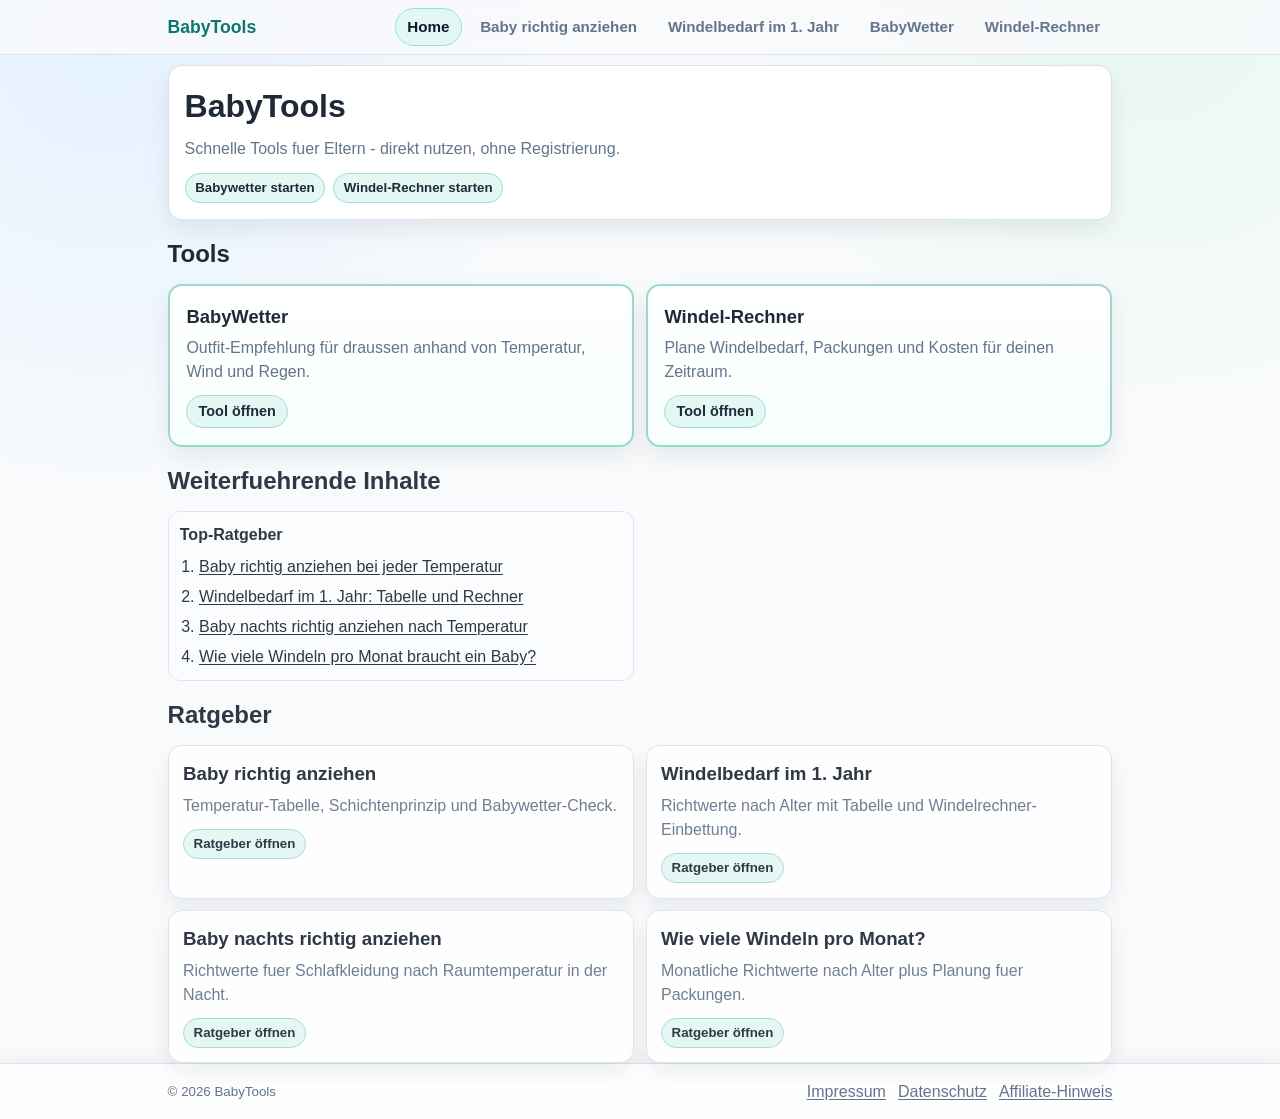
==== commit 6e880a68: "SEO Äbderungen und Einbau vom Tagesverlauf beim Wetter" ====
--- a/index.html
+++ b/index.html
@@ -3,10 +3,10 @@
   <head>
     <meta charset="UTF-8" />
     <meta name="viewport" content="width=device-width, initial-scale=1.0" />
-    <title>BabyTools</title>
+    <title>BabyTools: Tools & Ratgeber für Eltern</title>
     <meta
       name="description"
-      content="BabyTools bietet einfache Helfer für Familien. Starte mit BabyWetter für eine schnelle Outfit-Empfehlung."
+      content="BabyTools bietet praktische Tools und Ratgeber fuer Eltern: Babywetter, Windel-Rechner, Kleidung nach Temperatur und Windelbedarf im 1. Jahr."
     />
     <link rel="stylesheet" href="./assets/css/main.css" />
   </head>
@@ -16,6 +16,8 @@
         <a class="brand" href="./index.html">BabyTools</a>
         <nav class="site-nav" aria-label="Hauptnavigation">
           <a data-nav="home" href="./index.html">Home</a>
+          <a data-nav="anziehen" href="./baby-richtig-anziehen-temperatur/">Baby richtig anziehen</a>
+          <a data-nav="windelbedarf" href="./windelbedarf-baby/">Windelbedarf im 1. Jahr</a>
           <a data-nav="babywetter" href="./tools/babywetter/">BabyWetter</a>
           <a data-nav="windelrechner" href="./tools/windelrechner/">Windel-Rechner</a>
         </nav>
@@ -26,36 +28,75 @@
       <section class="hero card">
         <h1>BabyTools</h1>
         <p>
-          Kleine Alltagshelfer für Eltern. Ohne Tracking, schnell und direkt im Browser.
+          Schnelle Tools fuer Eltern - direkt nutzen, ohne Registrierung.
         </p>
+        <div class="hero-quicklinks" aria-label="Schnellzugriff Tools">
+          <a class="tool-cta" href="./tools/babywetter/">Babywetter starten</a>
+          <a class="tool-cta" href="./tools/windelrechner/">Windel-Rechner starten</a>
+        </div>
       </section>
 
-      <section aria-labelledby="tools-heading" class="stack-md">
-        <h2 id="tools-heading">Tools</h2>
-        <div class="tool-grid">
-          <a class="tool-card" href="./tools/babywetter/">
+      <section class="home-section stack-md" aria-labelledby="tools-heading">
+        <div class="home-section-head">
+          <h2 id="tools-heading">Tools</h2>
+        </div>
+        <div class="tool-grid tool-grid-primary">
+          <a class="tool-card tool-card-primary" href="./tools/babywetter/">
             <h3>BabyWetter</h3>
             <p>Outfit-Empfehlung für draussen anhand von Temperatur, Wind und Regen.</p>
             <span class="tool-cta">Tool öffnen</span>
           </a>
 
-          <a class="tool-card" href="./tools/windelrechner/">
+          <a class="tool-card tool-card-primary" href="./tools/windelrechner/">
             <h3>Windel-Rechner</h3>
             <p>Plane Windelbedarf, Packungen und Kosten für deinen Zeitraum.</p>
             <span class="tool-cta">Tool öffnen</span>
           </a>
+        </div>
+      </section>
 
-          <article class="tool-card is-disabled" aria-disabled="true">
-            <h3>Packliste</h3>
-            <p>Coming soon</p>
-            <span class="tool-cta">Demnächst</span>
-          </article>
+      <section class="home-section stack-md home-secondary" aria-labelledby="hub-heading">
+        <div class="home-section-head">
+          <h2 id="hub-heading">Weiterfuehrende Inhalte</h2>
+        </div>
+        <div class="hub-grid">
+          <section class="hub-block" aria-labelledby="hub-ratgeber-heading">
+            <h3 id="hub-ratgeber-heading">Top-Ratgeber</h3>
+            <ol>
+              <li><a href="./baby-richtig-anziehen-temperatur/">Baby richtig anziehen bei jeder Temperatur</a></li>
+              <li><a href="./windelbedarf-baby/">Windelbedarf im 1. Jahr: Tabelle und Rechner</a></li>
+              <li><a href="./baby-anziehen-nachts-temperatur/">Baby nachts richtig anziehen nach Temperatur</a></li>
+              <li><a href="./windeln-pro-monat-baby/">Wie viele Windeln pro Monat braucht ein Baby?</a></li>
+            </ol>
+          </section>
+        </div>
+      </section>
 
-          <article class="tool-card is-disabled" aria-disabled="true">
-            <h3>Budget</h3>
-            <p>Coming soon</p>
-            <span class="tool-cta">Demnächst</span>
-          </article>
+      <section class="home-section stack-md home-secondary" aria-labelledby="ratgeber-heading">
+        <div class="home-section-head">
+          <h2 id="ratgeber-heading">Ratgeber</h2>
+        </div>
+        <div class="tool-grid">
+          <a class="tool-card" href="./baby-richtig-anziehen-temperatur/">
+            <h3>Baby richtig anziehen</h3>
+            <p>Temperatur-Tabelle, Schichtenprinzip und Babywetter-Check.</p>
+            <span class="tool-cta">Ratgeber öffnen</span>
+          </a>
+          <a class="tool-card" href="./windelbedarf-baby/">
+            <h3>Windelbedarf im 1. Jahr</h3>
+            <p>Richtwerte nach Alter mit Tabelle und Windelrechner-Einbettung.</p>
+            <span class="tool-cta">Ratgeber öffnen</span>
+          </a>
+          <a class="tool-card" href="./baby-anziehen-nachts-temperatur/">
+            <h3>Baby nachts richtig anziehen</h3>
+            <p>Richtwerte fuer Schlafkleidung nach Raumtemperatur in der Nacht.</p>
+            <span class="tool-cta">Ratgeber öffnen</span>
+          </a>
+          <a class="tool-card" href="./windeln-pro-monat-baby/">
+            <h3>Wie viele Windeln pro Monat?</h3>
+            <p>Monatliche Richtwerte nach Alter plus Planung fuer Packungen.</p>
+            <span class="tool-cta">Ratgeber öffnen</span>
+          </a>
         </div>
       </section>
     </main>
--- a/assets/css/main.css
+++ b/assets/css/main.css
@@ -19,6 +19,9 @@
 
 body {
   margin: 0;
+  min-height: 100vh;
+  display: flex;
+  flex-direction: column;
   font-family: "Trebuchet MS", "Segoe UI", Tahoma, sans-serif;
   background:
     radial-gradient(circle at 8% 4%, #e5f1ff 0, transparent 28%),
@@ -54,6 +57,7 @@
   backdrop-filter: blur(8px);
   background: rgba(248, 250, 252, 0.85);
   border-bottom: 1px solid var(--border);
+  margin-bottom: 0.6rem;
 }
 
 .nav-wrap {
@@ -92,7 +96,8 @@
 }
 
 main {
-  padding: 0.85rem 0 1.25rem;
+  flex: 1 0 auto;
+  padding: 1.6rem 0 2.5rem;
 }
 
 .card {
@@ -113,6 +118,13 @@
   color: var(--muted);
 }
 
+.hero-quicklinks {
+  margin-top: 0.75rem;
+  display: flex;
+  flex-wrap: wrap;
+  gap: 0.5rem;
+}
+
 h2,
 h3 {
   margin: 0;
@@ -122,6 +134,61 @@
   display: grid;
   grid-template-columns: 1fr;
   gap: 0.7rem;
+}
+
+.home-section-head {
+  display: grid;
+  gap: 0.3rem;
+}
+
+.home-section-head p {
+  margin: 0;
+  color: var(--muted);
+}
+
+.home-hub h2 {
+  margin: 0;
+}
+
+.home-hub > p {
+  margin: 0.35rem 0 0;
+  color: var(--muted);
+}
+
+.hub-grid {
+  margin-top: 0.75rem;
+  display: grid;
+  gap: 0.7rem;
+}
+
+.hub-block {
+  border: 1px solid var(--border);
+  border-radius: 12px;
+  background: #fbfdff;
+  padding: 0.7rem;
+}
+
+.hub-block h3 {
+  margin: 0;
+  font-size: 1rem;
+}
+
+.hub-block ol {
+  margin: 0.45rem 0 0;
+  padding-left: 1.2rem;
+}
+
+.hub-block li + li {
+  margin-top: 0.38rem;
+}
+
+.hub-block a {
+  text-decoration: underline;
+  text-underline-offset: 2px;
+}
+
+.home-secondary {
+  opacity: 0.92;
 }
 
 .tool-card {
@@ -140,6 +207,21 @@
 .tool-card p {
   margin: 0.35rem 0 0.7rem;
   color: var(--muted);
+}
+
+.tool-grid-primary .tool-card-primary {
+  border: 2px solid #9ad9d0;
+  background: linear-gradient(180deg, #ffffff, #f7fffd);
+  padding: 1.05rem;
+}
+
+.tool-grid-primary .tool-card-primary h3 {
+  font-size: 1.15rem;
+}
+
+.tool-grid-primary .tool-card-primary .tool-cta {
+  font-size: 0.9rem;
+  padding: 0.3rem 0.7rem;
 }
 
 .tool-cta {
@@ -158,12 +240,15 @@
 }
 
 .site-footer {
+  margin-top: auto;
   border-top: 1px solid var(--border);
-  background: rgba(255, 255, 255, 0.75);
+  background: rgba(255, 255, 255, 0.9);
+  box-shadow: 0 -8px 18px rgba(15, 23, 42, 0.04);
 }
 
 .footer-line {
-  min-height: 3rem;
+  min-height: 3.4rem;
+  padding: 0.2rem 0;
   display: flex;
   align-items: center;
   justify-content: space-between;
@@ -388,6 +473,175 @@
   margin: 0;
 }
 
+.content-page {
+  max-width: 860px;
+}
+
+.breadcrumbs {
+  font-size: 0.9rem;
+  color: var(--muted);
+}
+
+.breadcrumbs ol {
+  list-style: none;
+  margin: 0;
+  padding: 0;
+  display: flex;
+  flex-wrap: wrap;
+  gap: 0.35rem;
+}
+
+.breadcrumbs li + li::before {
+  content: "/";
+  margin-right: 0.35rem;
+  color: #94a3b8;
+}
+
+.breadcrumbs a {
+  text-decoration: underline;
+  text-underline-offset: 2px;
+}
+
+.updated-note {
+  margin: 0;
+  font-size: 0.88rem;
+  color: var(--muted);
+}
+
+.content-card h1 {
+  margin: 0;
+  font-size: clamp(1.4rem, 4vw, 2.2rem);
+}
+
+.content-card h2 {
+  margin: 0;
+}
+
+.content-card h3 {
+  margin: 0;
+  font-size: 1.03rem;
+}
+
+.content-card p {
+  margin: 0;
+  color: #334155;
+}
+
+.content-card ul {
+  margin: 0;
+  padding-left: 1.2rem;
+}
+
+.content-card li + li {
+  margin-top: 0.3rem;
+}
+
+.content-block {
+  display: grid;
+  gap: 0.55rem;
+}
+
+.content-block + .content-block {
+  margin-top: 0.95rem;
+}
+
+.content-disclaimer {
+  border: 1px solid #f6d8c9;
+  background: #fff5ef;
+  border-radius: 12px;
+  padding: 0.75rem;
+  color: #7a3c1e;
+  font-size: 0.94rem;
+}
+
+.table-wrap {
+  overflow-x: auto;
+  border: 1px solid var(--border);
+  border-radius: 12px;
+}
+
+.content-table {
+  width: 100%;
+  min-width: 620px;
+  border-collapse: collapse;
+  background: #fff;
+}
+
+.content-table th,
+.content-table td {
+  text-align: left;
+  border-bottom: 1px solid #e6edf7;
+  padding: 0.65rem 0.7rem;
+  vertical-align: top;
+}
+
+.content-table th {
+  background: #f8fbff;
+  font-size: 0.94rem;
+}
+
+.tool-embed {
+  display: grid;
+  gap: 0.75rem;
+}
+
+.tool-embed .embed-host {
+  border: 1px solid var(--border);
+  border-radius: 12px;
+  background: #fff;
+}
+
+.related-tools {
+  border: 1px solid #dbe8f7;
+  border-radius: 12px;
+  background: #f7fbff;
+  padding: 0.8rem;
+}
+
+.related-tools h2 {
+  margin: 0 0 0.45rem;
+  font-size: 1.02rem;
+}
+
+.related-tools p {
+  margin: 0;
+  color: #334155;
+}
+
+.related-tools p + p {
+  margin-top: 0.45rem;
+}
+
+.faq-list {
+  display: grid;
+  gap: 0.5rem;
+}
+
+.faq-list details {
+  border: 1px solid var(--border);
+  border-radius: 12px;
+  background: #fff;
+  padding: 0.6rem 0.7rem;
+}
+
+.faq-list summary {
+  cursor: pointer;
+  font-weight: 600;
+}
+
+.faq-list p {
+  margin-top: 0.45rem;
+}
+
+.sources-list {
+  margin: 0;
+  padding-left: 1.2rem;
+}
+
+.sources-list li + li {
+  margin-top: 0.3rem;
+}
+
 @media (min-width: 760px) {
   .container {
     padding: 0 1.1rem;
@@ -397,6 +651,10 @@
     grid-template-columns: repeat(2, minmax(0, 1fr));
   }
 
+  .hub-grid {
+    grid-template-columns: repeat(2, minmax(0, 1fr));
+  }
+
   .form-grid {
     grid-template-columns: repeat(2, minmax(0, 1fr));
   }
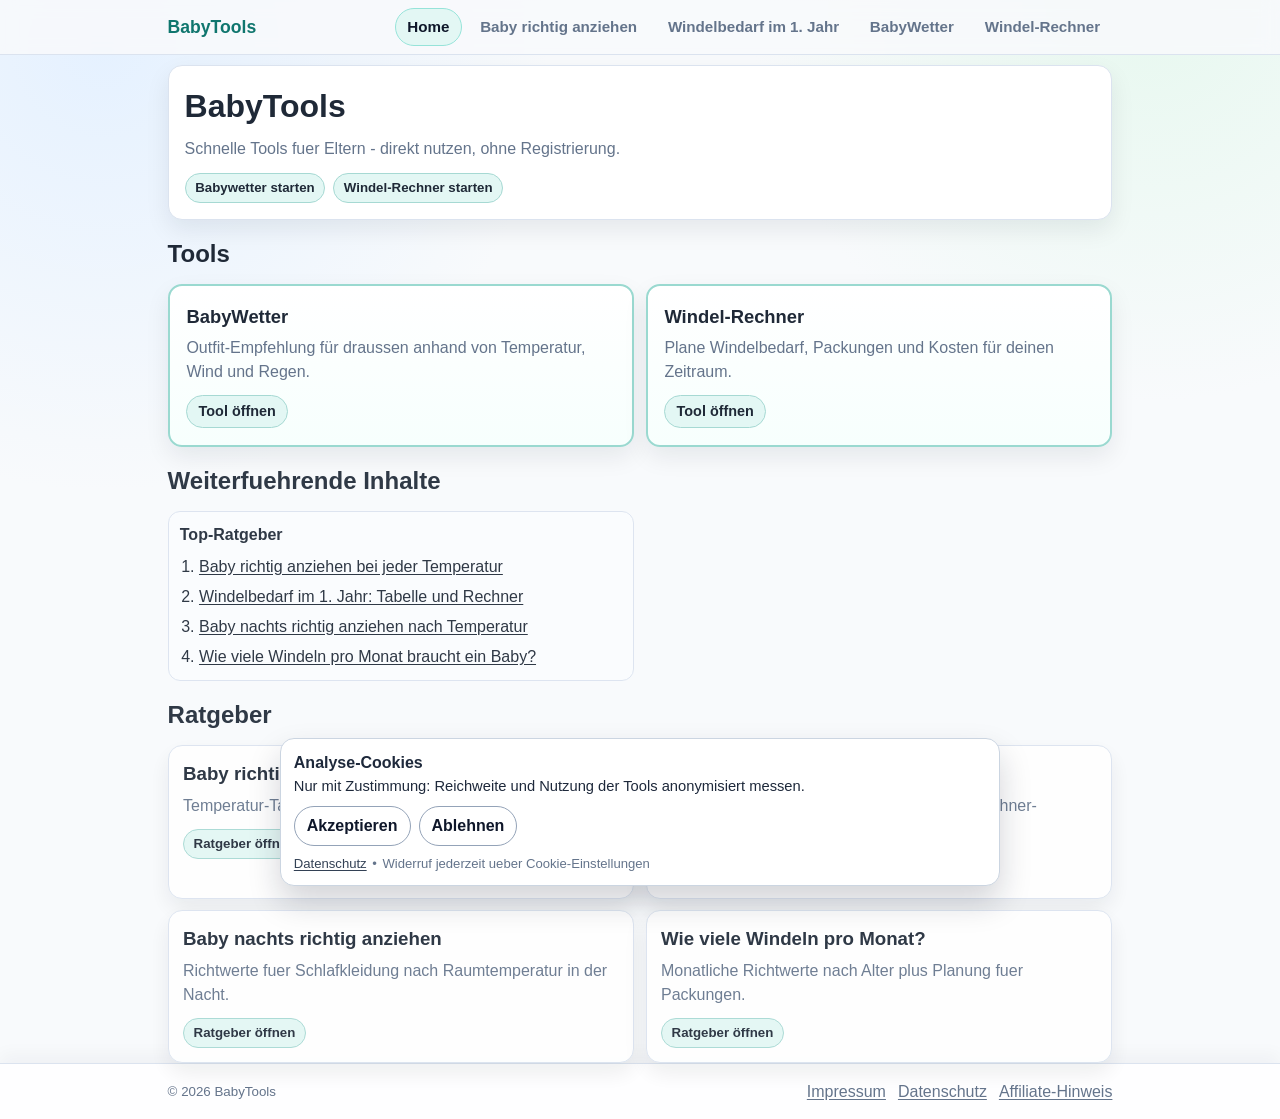
==== commit 563efdba: "Datenschutzbanner" ====
--- a/index.html
+++ b/index.html
@@ -8,6 +8,7 @@
       name="description"
       content="BabyTools bietet praktische Tools und Ratgeber fuer Eltern: Babywetter, Windel-Rechner, Kleidung nach Temperatur und Windelbedarf im 1. Jahr."
     />
+    <script src="./assets/js/analytics-consent.js"></script>
     <link rel="stylesheet" href="./assets/css/main.css" />
   </head>
   <body>
--- a/assets/css/main.css
+++ b/assets/css/main.css
@@ -642,6 +642,102 @@
   margin-top: 0.3rem;
 }
 
+.consent-banner {
+  position: fixed;
+  left: 50%;
+  transform: translateX(-50%);
+  width: min(720px, calc(100% - 1.2rem));
+  bottom: 0.85rem;
+  z-index: 50;
+  border: 1px solid #cbd5e1;
+  border-radius: 14px;
+  background: #ffffff;
+  box-shadow: 0 16px 32px rgba(15, 23, 42, 0.18);
+  padding: 0.72rem 0.8rem;
+}
+
+.consent-banner p {
+  margin: 0;
+  color: #1e293b;
+}
+
+.consent-subline {
+  margin-top: 0.25rem;
+  color: #475569;
+  font-size: 0.92rem;
+}
+
+.consent-banner.is-hidden {
+  display: none;
+}
+
+.consent-actions {
+  margin-top: 0.6rem;
+  display: flex;
+  flex-wrap: wrap;
+  gap: 0.5rem;
+  align-items: center;
+}
+
+.consent-btn {
+  border: 1px solid #cbd5e1;
+  border-radius: 999px;
+  padding: 0.42rem 0.75rem;
+  font-weight: 700;
+  cursor: pointer;
+  background: #ffffff;
+  color: #0f172a;
+}
+
+.consent-btn.accept {
+  border-color: #94a3b8;
+}
+
+.consent-btn.accept:hover {
+  background: #f8fafc;
+}
+
+.consent-btn.reject {
+  border-color: #94a3b8;
+}
+
+.consent-btn.reject:hover {
+  background: #f8fafc;
+}
+
+.consent-meta {
+  margin-top: 0.52rem;
+  display: flex;
+  flex-wrap: wrap;
+  gap: 0.35rem;
+  color: #64748b;
+  font-size: 0.82rem;
+}
+
+.consent-link {
+  color: #334155;
+  text-decoration: underline;
+  text-underline-offset: 2px;
+}
+
+.consent-settings-btn {
+  position: fixed;
+  left: 0.85rem;
+  bottom: 0.85rem;
+  z-index: 51;
+  border: 1px solid #cbd5e1;
+  border-radius: 999px;
+  background: #ffffff;
+  color: #334155;
+  padding: 0.38rem 0.68rem;
+  font-weight: 700;
+  box-shadow: 0 8px 18px rgba(15, 23, 42, 0.14);
+}
+
+.consent-settings-btn.is-hidden {
+  display: none;
+}
+
 @media (min-width: 760px) {
   .container {
     padding: 0 1.1rem;
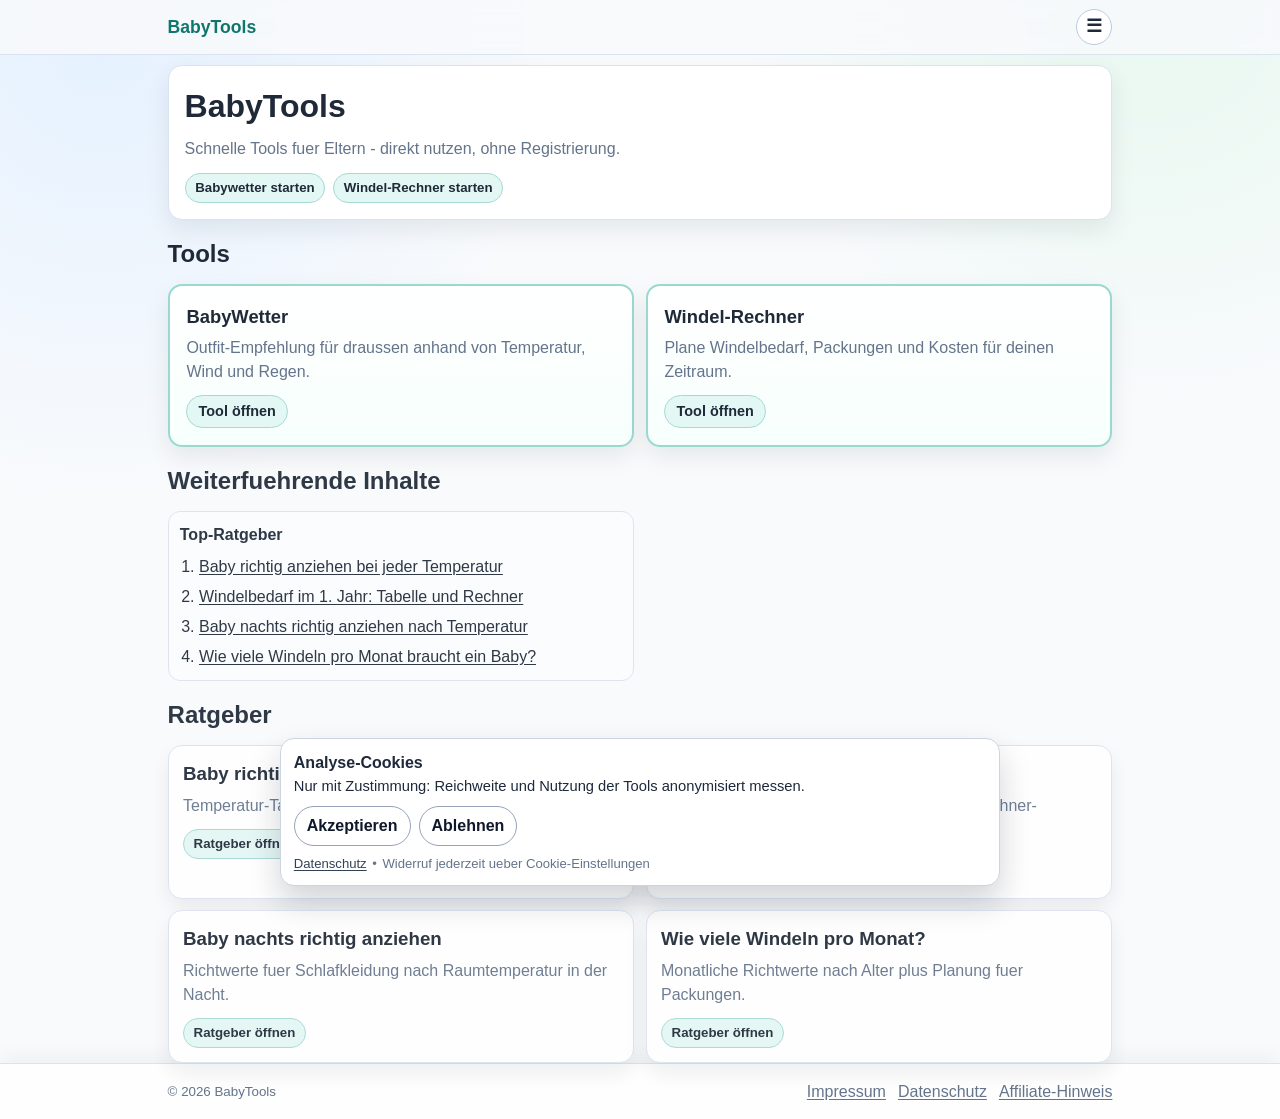
==== commit 93c655f5: "Burgermenü hinzugefügt" ====
--- a/index.html
+++ b/index.html
@@ -15,12 +15,24 @@
     <header class="site-header">
       <div class="container nav-wrap">
         <a class="brand" href="./index.html">BabyTools</a>
-        <nav class="site-nav" aria-label="Hauptnavigation">
-          <a data-nav="home" href="./index.html">Home</a>
-          <a data-nav="anziehen" href="./baby-richtig-anziehen-temperatur/">Baby richtig anziehen</a>
-          <a data-nav="windelbedarf" href="./windelbedarf-baby/">Windelbedarf im 1. Jahr</a>
-          <a data-nav="babywetter" href="./tools/babywetter/">BabyWetter</a>
-          <a data-nav="windelrechner" href="./tools/windelrechner/">Windel-Rechner</a>
+        <button class="menu-toggle" type="button" aria-label="Menue oeffnen" aria-expanded="false" aria-controls="site-menu" data-menu-toggle>☰</button>
+        <nav id="site-menu" class="site-nav" aria-label="Hauptnavigation" data-site-menu>
+          <section class="menu-section" aria-label="Tools">
+            <a class="menu-main-link" data-nav="tools" href="./index.html#tools-heading">Tools</a>
+            <div class="menu-links">
+              <a href="./tools/babywetter/">BabyWetter</a>
+              <a href="./tools/windelrechner/">Windel-Rechner</a>
+            </div>
+          </section>
+          <section class="menu-section" aria-label="Ratgeber">
+            <a class="menu-main-link" data-nav="ratgeber" href="./index.html#ratgeber-heading">Ratgeber</a>
+            <div class="menu-links">
+              <a href="./baby-richtig-anziehen-temperatur/">Baby richtig anziehen</a>
+              <a href="./windelbedarf-baby/">Windelbedarf im 1. Jahr</a>
+              <a href="./baby-anziehen-nachts-temperatur/">Baby nachts richtig anziehen</a>
+              <a href="./windeln-pro-monat-baby/">Windeln pro Monat</a>
+            </div>
+          </section>
         </nav>
       </div>
     </header>
--- a/assets/css/main.css
+++ b/assets/css/main.css
@@ -66,6 +66,7 @@
   justify-content: space-between;
   gap: 0.6rem;
   min-height: 3.4rem;
+  position: relative;
 }
 
 .brand {
@@ -74,25 +75,82 @@
   color: var(--brand);
 }
 
+.menu-toggle {
+  display: inline-flex;
+  align-items: center;
+  justify-content: center;
+  width: 2.25rem;
+  height: 2.25rem;
+  border: 1px solid #b9cadf;
+  border-radius: 999px;
+  background: #ffffff;
+  color: #1f2937;
+  font-size: 1.1rem;
+  line-height: 1;
+  cursor: pointer;
+}
+
+.menu-toggle:hover {
+  background: #f8fbff;
+}
+
 .site-nav {
-  display: flex;
-  align-items: center;
-  gap: 0.4rem;
-}
-
-.site-nav a {
-  padding: 0.42rem 0.7rem;
+  position: absolute;
+  top: calc(100% - 0.2rem);
+  right: 0;
+  width: min(320px, calc(100vw - 1.7rem));
+  border: 1px solid var(--border);
+  border-radius: 14px;
+  background: #ffffff;
+  box-shadow: 0 14px 32px rgba(15, 23, 42, 0.14);
+  padding: 0.7rem;
+  display: none;
+  z-index: 20;
+}
+
+.site-nav.is-open {
+  display: block;
+}
+
+.menu-section + .menu-section {
+  margin-top: 0.65rem;
+  padding-top: 0.65rem;
+  border-top: 1px solid #e8eff8;
+}
+
+.menu-main-link {
+  display: inline-block;
+  padding: 0.38rem 0.64rem;
   border-radius: 999px;
   border: 1px solid transparent;
   color: var(--muted);
-  font-weight: 600;
-  font-size: 0.95rem;
-}
-
-.site-nav a.is-active {
+  font-weight: 700;
+  font-size: 0.92rem;
+}
+
+.menu-main-link.is-active {
   color: #0f172a;
   background: var(--brand-soft);
   border-color: #96e3d9;
+}
+
+.menu-links {
+  margin-top: 0.45rem;
+  display: grid;
+  gap: 0.32rem;
+}
+
+.menu-links a {
+  display: block;
+  padding: 0.25rem 0.1rem;
+  color: #334155;
+  font-size: 0.92rem;
+}
+
+.menu-links a:hover {
+  color: #0f172a;
+  text-decoration: underline;
+  text-underline-offset: 2px;
 }
 
 main {
@@ -722,20 +780,32 @@
 
 .consent-settings-btn {
   position: fixed;
-  left: 0.85rem;
+  right: 0.7rem;
   bottom: 0.85rem;
   z-index: 51;
   border: 1px solid #cbd5e1;
   border-radius: 999px;
   background: #ffffff;
   color: #334155;
-  padding: 0.38rem 0.68rem;
+  padding: 0.28rem 0.52rem;
   font-weight: 700;
+  font-size: 0.76rem;
   box-shadow: 0 8px 18px rgba(15, 23, 42, 0.14);
+  opacity: 0.9;
 }
 
 .consent-settings-btn.is-hidden {
   display: none;
+}
+
+@media (max-width: 760px) {
+  .consent-settings-btn {
+    right: 0.55rem;
+    bottom: 0.55rem;
+    padding: 0.24rem 0.48rem;
+    font-size: 0.72rem;
+    box-shadow: 0 4px 10px rgba(15, 23, 42, 0.12);
+  }
 }
 
 @media (min-width: 760px) {
